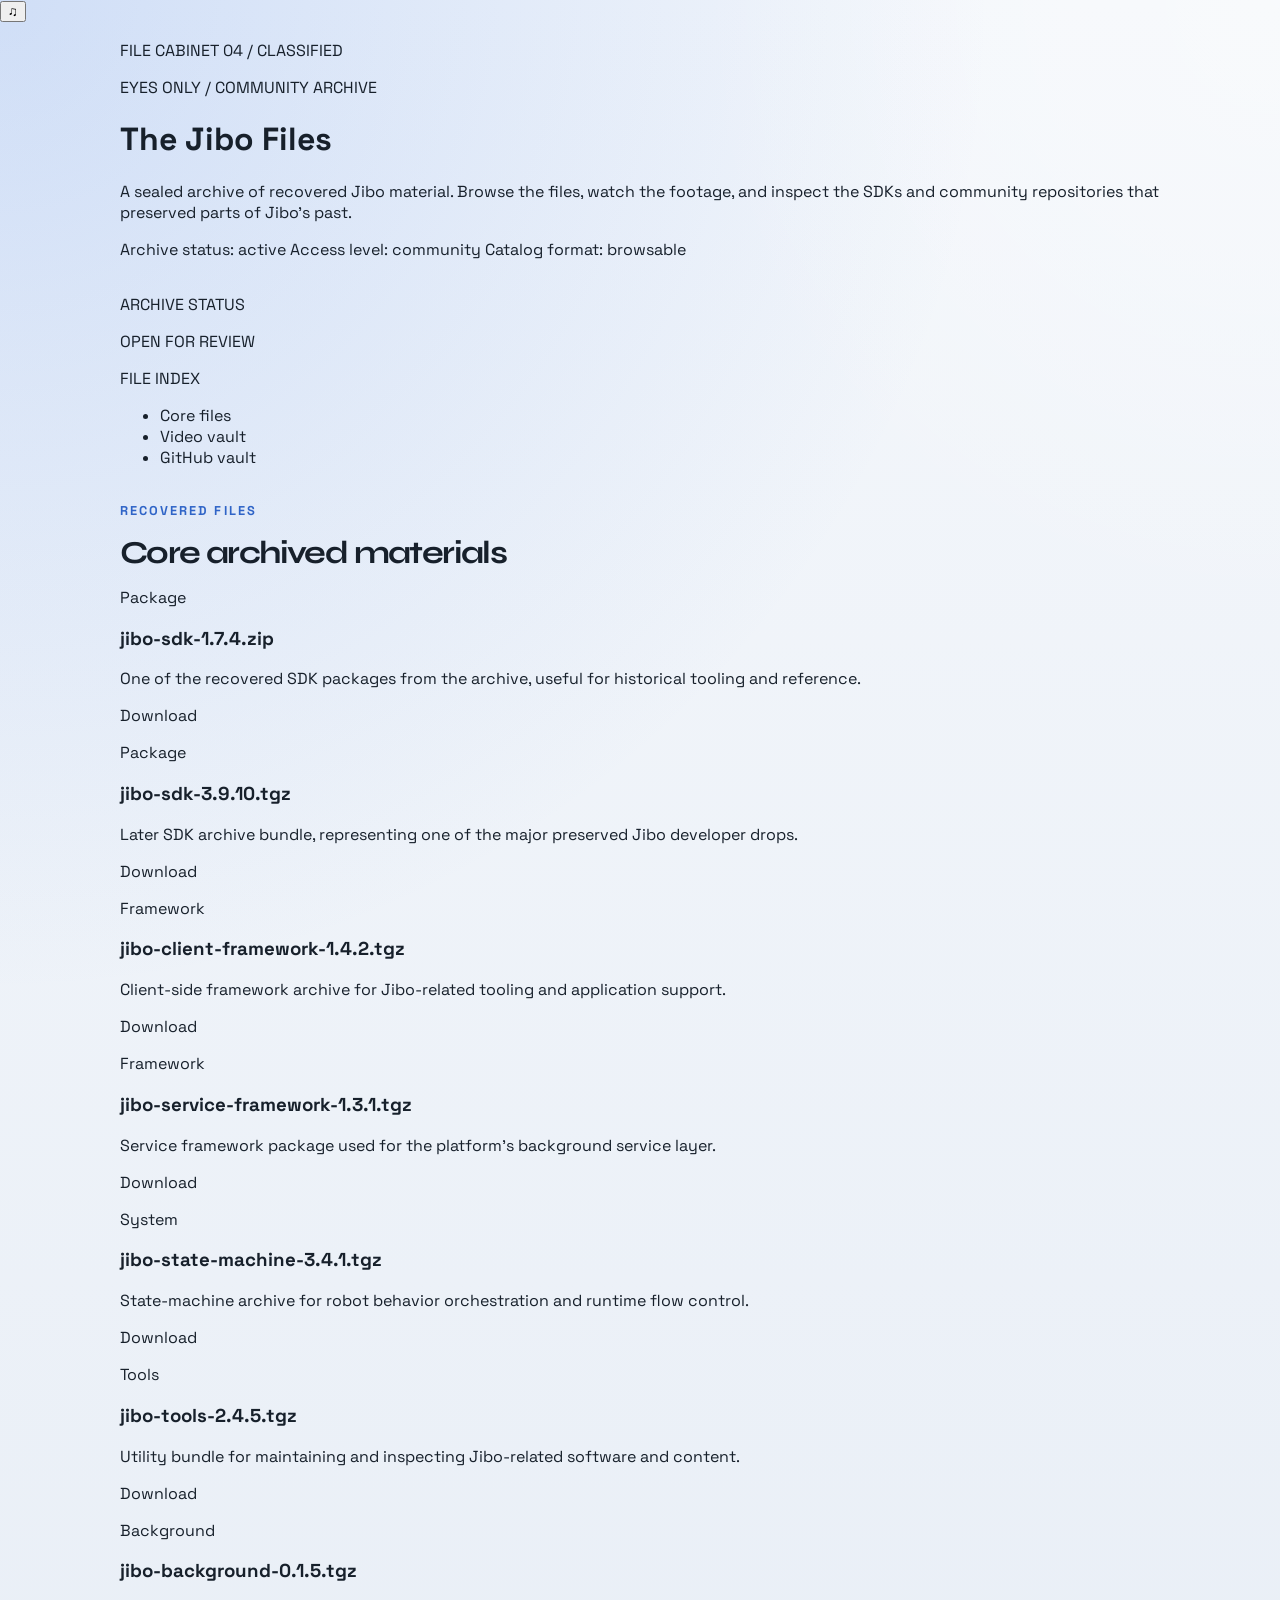
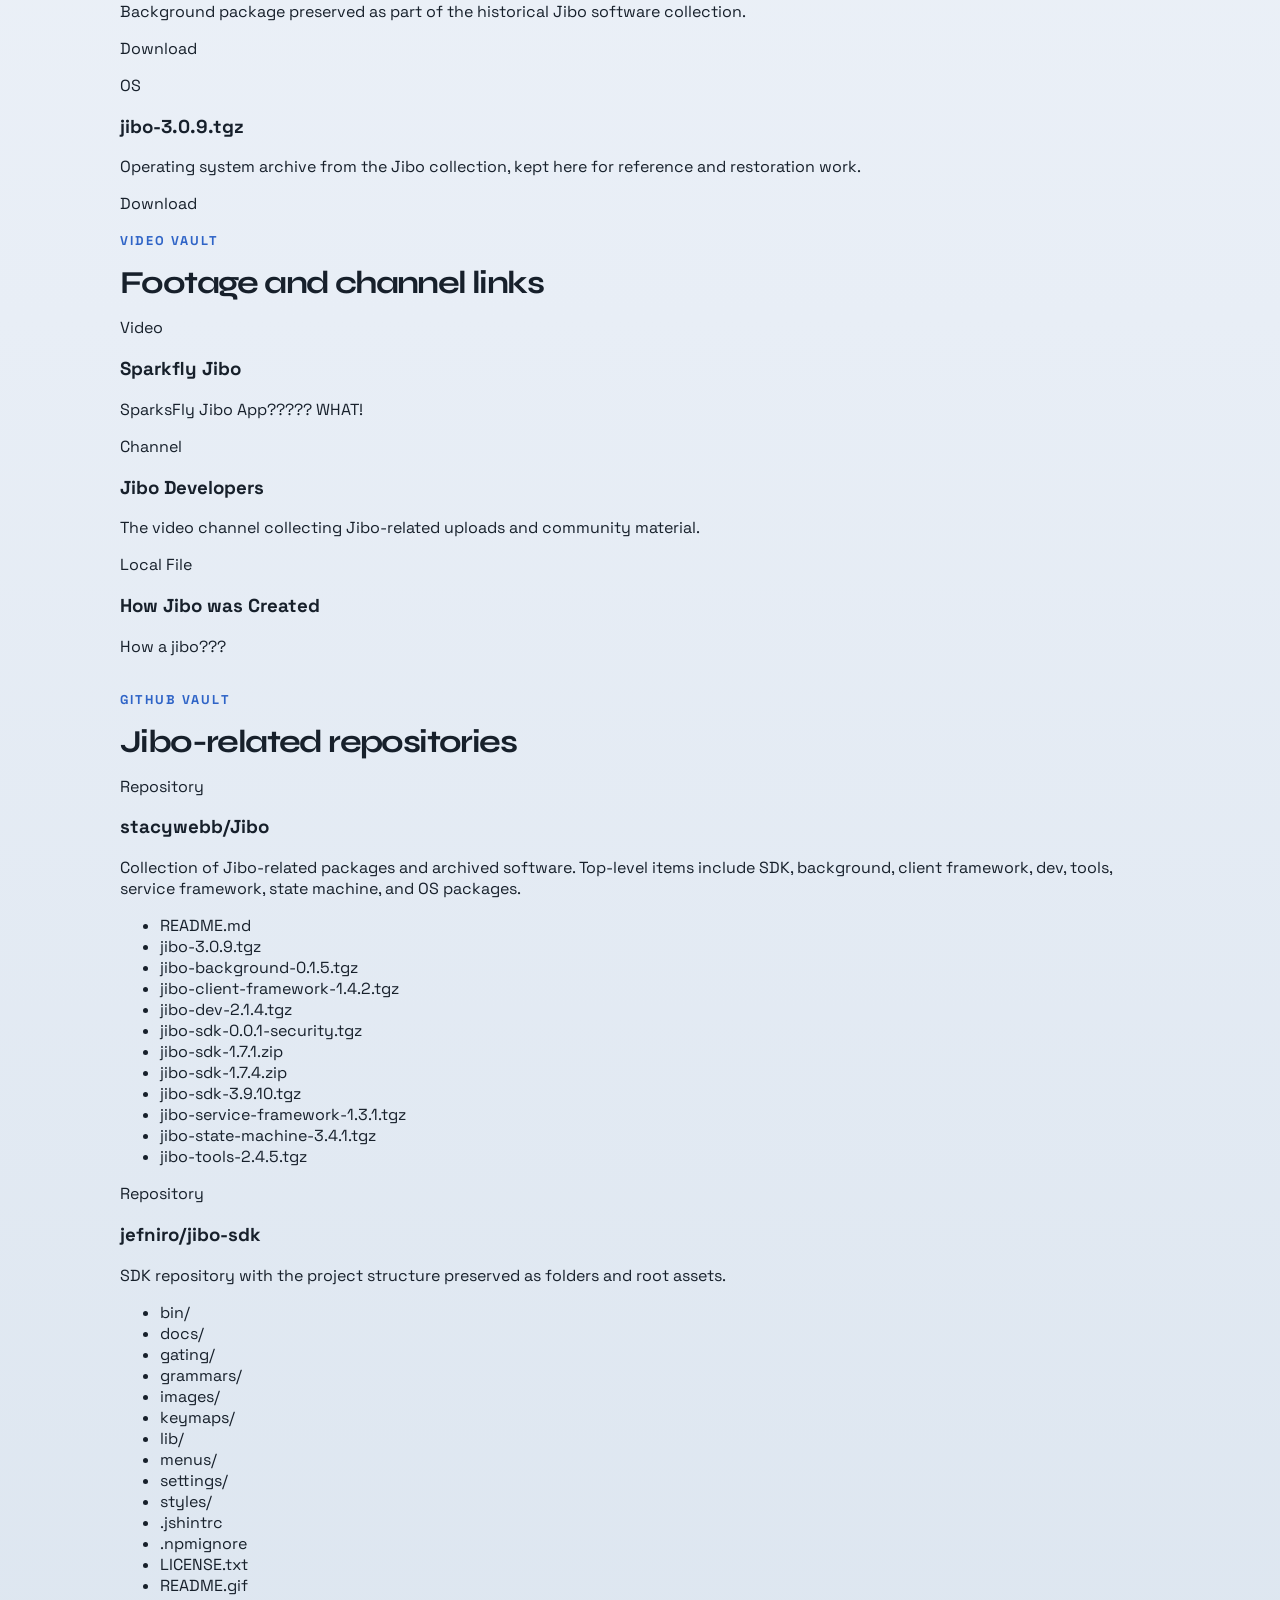
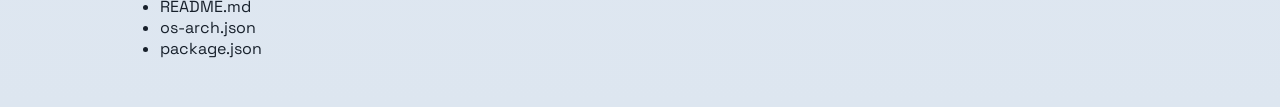
==== files.html @ d187364d "Update video and local file descriptions in files.html" ====
<!DOCTYPE html>
<html lang="en">
  <head>
    <meta charset="UTF-8" />
    <meta name="viewport" content="width=device-width, initial-scale=1.0" />
    <title>The Jibo Files</title>
    <meta
      name="description"
      content="A classified-style archive page for Jibo-related files, videos, SDKs, and historical material."
    />
    <link rel="icon" href="logo.svg" type="image/svg+xml" />
    <link rel="preconnect" href="https://fonts.googleapis.com" />
    <link rel="preconnect" href="https://fonts.gstatic.com" crossorigin />
    <link
      href="https://fonts.googleapis.com/css2?family=Space+Grotesk:wght@400;500;700&family=Syne:wght@600;700;800&display=swap"
      rel="stylesheet"
    />
    <link rel="stylesheet" href="styles.css" />
  </head>
  <body class="files-page" data-theme="default">
    <button class="music-toggle" id="music-toggle" type="button" aria-label="Play archive theme" aria-pressed="false">
      <span aria-hidden="true">♫</span>
    </button>
    <audio id="archive-theme" src="audio/Jibo-Files-Theme.mp3" preload="auto"></audio>

    <div class="page-shell page-shell--files">
      <header class="files-hero">
        <div class="files-hero__filetab">FILE CABINET 04 / CLASSIFIED</div>
        <p class="files-hero__stamp">EYES ONLY / COMMUNITY ARCHIVE</p>
        <h1>The Jibo Files</h1>
        <p class="files-hero__lede">
          A sealed archive of recovered Jibo material. Browse the files, watch the footage, and inspect the SDKs and
          community repositories that preserved parts of Jibo's past.
        </p>
        <div class="files-hero__meta">
          <span>Archive status: active</span>
          <span>Access level: community</span>
          <span>Catalog format: browsable</span>
        </div>
      </header>

      <main class="files-layout">
        <aside class="archive-side">
          <div class="archive-side__panel">
            <p class="archive-side__title">ARCHIVE STATUS</p>
            <p class="archive-side__value">OPEN FOR REVIEW</p>
            <div class="archive-side__redactions"></div>
          </div>
          <div class="archive-side__panel">
            <p class="archive-side__title">FILE INDEX</p>
            <ul>
              <li><a href="#core-files">Core files</a></li>
              <li><a href="#video-vault">Video vault</a></li>
              <li><a href="#github-vault">GitHub vault</a></li>
            </ul>
          </div>
        </aside>

        <section class="archive-panel">
          <div class="section-heading" id="core-files">
            <p class="eyebrow">Recovered Files</p>
            <h2>Core archived materials</h2>
          </div>
          <div class="file-grid">
            <article class="file-card">
              <p class="file-card__tag">Package</p>
              <h3>jibo-sdk-1.7.4.zip</h3>
              <p>One of the recovered SDK packages from the archive, useful for historical tooling and reference.</p>
              <a class="download-link" href="files/jibo-sdk-1.7.4.zip" download>Download</a>
            </article>
            <article class="file-card">
              <p class="file-card__tag">Package</p>
              <h3>jibo-sdk-3.9.10.tgz</h3>
              <p>Later SDK archive bundle, representing one of the major preserved Jibo developer drops.</p>
              <a class="download-link" href="files/jibo-sdk-3.9.10.tgz" download>Download</a>
            </article>
            <article class="file-card">
              <p class="file-card__tag">Framework</p>
              <h3>jibo-client-framework-1.4.2.tgz</h3>
              <p>Client-side framework archive for Jibo-related tooling and application support.</p>
              <a class="download-link" href="files/jibo-client-framework-1.4.2.tgz" download>Download</a>
            </article>
            <article class="file-card">
              <p class="file-card__tag">Framework</p>
              <h3>jibo-service-framework-1.3.1.tgz</h3>
              <p>Service framework package used for the platform's background service layer.</p>
              <a class="download-link" href="files/jibo-service-framework-1.3.1.tgz" download>Download</a>
            </article>
            <article class="file-card">
              <p class="file-card__tag">System</p>
              <h3>jibo-state-machine-3.4.1.tgz</h3>
              <p>State-machine archive for robot behavior orchestration and runtime flow control.</p>
              <a class="download-link" href="files/jibo-state-machine-3.4.1.tgz" download>Download</a>
            </article>
            <article class="file-card">
              <p class="file-card__tag">Tools</p>
              <h3>jibo-tools-2.4.5.tgz</h3>
              <p>Utility bundle for maintaining and inspecting Jibo-related software and content.</p>
              <a class="download-link" href="files/jibo-tools-2.4.5.tgz" download>Download</a>
            </article>
            <article class="file-card">
              <p class="file-card__tag">Background</p>
              <h3>jibo-background-0.1.5.tgz</h3>
              <p>Background package preserved as part of the historical Jibo software collection.</p>
              <a class="download-link" href="files/jibo-background-0.1.5.tgz" download>Download</a>
            </article>
            <article class="file-card">
              <p class="file-card__tag">OS</p>
              <h3>jibo-3.0.9.tgz</h3>
              <p>Operating system archive from the Jibo collection, kept here for reference and restoration work.</p>
              <a class="download-link" href="files/jibo-3.0.9.tgz" download>Download</a>
            </article>
          </div>
        </section>

        <section class="archive-panel" id="video-vault">
          <div class="section-heading">
            <p class="eyebrow">Video Vault</p>
            <h2>Footage and channel links</h2>
          </div>
          <div class="media-grid">
            <a class="media-card" href="https://www.youtube.com/watch?v=3lTh6t-7zAM&si=L79tLwbfULcDFrgR" target="_blank" rel="noreferrer">
              <p class="file-card__tag">Video</p>
              <h3>Sparkfly Jibo</h3>
              <p>SparksFly Jibo App????? WHAT!</p>
            </a>
            <a class="media-card" href="https://www.youtube.com/@jibodevelopers23?si=-PAE3tprzVUuyQvh" target="_blank" rel="noreferrer">
              <p class="file-card__tag">Channel</p>
              <h3>Jibo Developers</h3>
              <p>The video channel collecting Jibo-related uploads and community material.</p>
            </a>
            <a class="media-card" href="files/how-did-a-jibo (1).mp4" download>
              <p class="file-card__tag">Local File</p>
              <h3>How Jibo was Created</h3>
              <p>How a jibo???</p>
            </a>
          </div>
        </section>

        <section class="archive-panel" id="github-vault">
          <div class="section-heading">
            <p class="eyebrow">GitHub Vault</p>
            <h2>Jibo-related repositories</h2>
          </div>
          <div class="repo-grid">
            <article class="repo-card">
              <p class="file-card__tag">Repository</p>
              <h3>stacywebb/Jibo</h3>
              <p>Collection of Jibo-related packages and archived software. Top-level items include SDK, background, client framework, dev, tools, service framework, state machine, and OS packages.</p>
              <ul>
                <li>README.md</li>
                <li>jibo-3.0.9.tgz</li>
                <li>jibo-background-0.1.5.tgz</li>
                <li>jibo-client-framework-1.4.2.tgz</li>
                <li>jibo-dev-2.1.4.tgz</li>
                <li>jibo-sdk-0.0.1-security.tgz</li>
                <li>jibo-sdk-1.7.1.zip</li>
                <li>jibo-sdk-1.7.4.zip</li>
                <li>jibo-sdk-3.9.10.tgz</li>
                <li>jibo-service-framework-1.3.1.tgz</li>
                <li>jibo-state-machine-3.4.1.tgz</li>
                <li>jibo-tools-2.4.5.tgz</li>
              </ul>
            </article>
            <article class="repo-card">
              <p class="file-card__tag">Repository</p>
              <h3>jefniro/jibo-sdk</h3>
              <p>SDK repository with the project structure preserved as folders and root assets.</p>
              <ul>
                <li>bin/</li>
                <li>docs/</li>
                <li>gating/</li>
                <li>grammars/</li>
                <li>images/</li>
                <li>keymaps/</li>
                <li>lib/</li>
                <li>menus/</li>
                <li>settings/</li>
                <li>styles/</li>
                <li>.jshintrc</li>
                <li>.npmignore</li>
                <li>LICENSE.txt</li>
                <li>README.gif</li>
                <li>README.md</li>
                <li>os-arch.json</li>
                <li>package.json</li>
              </ul>
            </article>
          </div>
        </section>
      </main>
    </div>

    <script src="site-data.js"></script>
    <script src="app.js"></script>
  </body>
</html>
---- styles.css ----
:root {
  --bg: #f4f7fb;
  --bg-2: #e8eef6;
  --bg-3: #dde6f0;
  --panel: rgba(255, 255, 255, 0.82);
  --panel-strong: #1c2430;
  --text: #17202b;
  --muted: #596978;
  --line: rgba(23, 32, 43, 0.12);
  --accent: #4f87e8;
  --accent-deep: #2f64c7;
  --accent-soft: rgba(79, 135, 232, 0.14);
  --shadow: 0 18px 44px rgba(26, 41, 59, 0.1);
  --radius-lg: 24px;
  --radius-md: 16px;
  --radius-sm: 12px;
  --shell-width: min(1040px, calc(100% - 28px));
}

body[data-theme="default"] {
  --bg: #f4f7fb;
  --bg-2: #e8eef6;
  --bg-3: #dde6f0;
  --panel: rgba(255, 255, 255, 0.82);
  --panel-strong: #1c2430;
  --text: #17202b;
  --muted: #596978;
  --line: rgba(23, 32, 43, 0.12);
  --accent: #4f87e8;
  --accent-deep: #2f64c7;
  --accent-soft: rgba(79, 135, 232, 0.14);
  --shadow: 0 18px 44px rgba(26, 41, 59, 0.1);
}

body[data-theme="aero"] {
  --bg: #d9efff;
  --bg-2: #c7e6ff;
  --bg-3: #b6d7f2;
  --panel: rgba(250, 253, 255, 0.74);
  --panel-strong: #0d1724;
  --text: #102235;
  --muted: #5d7892;
  --line: rgba(92, 122, 160, 0.24);
  --accent: #5aafff;
  --accent-deep: #2e86dd;
  --accent-soft: rgba(90, 175, 255, 0.18);
  --shadow: 0 22px 55px rgba(48, 84, 123, 0.18);
}

body[data-theme="dark"] {
  --bg: #0b1220;
  --bg-2: #111a2c;
  --bg-3: #18253b;
  --panel: rgba(17, 25, 39, 0.88);
  --panel-strong: #0b1220;
  --text: #edf4ff;
  --muted: #a6bdd9;
  --line: rgba(168, 197, 255, 0.14);
  --accent: #62a0ff;
  --accent-deep: #8bc0ff;
  --accent-soft: rgba(98, 160, 255, 0.16);
  --shadow: 0 20px 50px rgba(0, 0, 0, 0.34);
}

* { box-sizing: border-box; }

html { scroll-behavior: smooth; }

body {
  margin: 0;
  min-height: 100vh;
  font-family: "Space Grotesk", sans-serif;
  color: var(--text);
  background:
    radial-gradient(circle at top left, rgba(79, 135, 232, 0.22), transparent 28%),
    radial-gradient(circle at top right, rgba(255, 255, 255, 0.38), transparent 18%),
    linear-gradient(180deg, var(--bg) 0%, var(--bg-2) 58%, var(--bg-3) 100%);
}

a { color: inherit; text-decoration: none; }
img { display: block; max-width: 100%; }

.page-shell {
  width: var(--shell-width);
  margin: 0 auto;
  padding: 18px 0 32px;
}

.theme-toggle {
  position: fixed;
  top: 16px;
  right: 16px;
  z-index: 50;
  display: grid;
  place-items: center;
  width: 46px;
  height: 46px;
  border: 1px solid var(--line);
  border-radius: 50%;
  background: rgba(255, 255, 255, 0.72);
  color: var(--text);
  box-shadow: var(--shadow);
  cursor: pointer;
}

.theme-menu {
  position: fixed;
  top: 68px;
  right: 16px;
  z-index: 49;
  display: grid;
  gap: 8px;
  min-width: 180px;
  padding: 10px;
  border: 1px solid var(--line);
  border-radius: 18px;
  background: rgba(255, 255, 255, 0.9);
  box-shadow: var(--shadow);
}

.theme-menu__item {
  border: 0;
  border-radius: 12px;
  padding: 10px 12px;
  background: var(--accent-soft);
  color: var(--text);
  font: inherit;
  font-weight: 700;
  text-align: left;
  cursor: pointer;
}

.topbar,
.panel,
.footer,
.hero__content {
  backdrop-filter: blur(14px);
}

.topbar {
  display: flex;
  align-items: center;
  justify-content: space-between;
  gap: 16px;
  margin-bottom: 16px;
  padding: 12px 16px;
  border: 1px solid rgba(255, 255, 255, 0.72);
  border-radius: 22px;
  background: rgba(255, 255, 255, 0.7);
  box-shadow: var(--shadow);
}

.brand,
.hero h1,
.section-heading h2,
.resource-card h3,
.feature-card h3,
.timeline-card h3 {
  font-family: "Syne", sans-serif;
}

.brand {
  display: inline-flex;
  align-items: center;
  gap: 10px;
  font-weight: 800;
  letter-spacing: -0.03em;
}

.brand__logo {
  width: 28px;
  height: 28px;
  flex: 0 0 auto;
}

.topbar__links {
  display: flex;
  flex-wrap: wrap;
  gap: 14px;
  color: var(--muted);
  font-size: 0.95rem;
}

.hero__content {
  display: grid;
  grid-template-columns: 1.1fr 0.92fr;
  gap: 20px;
  align-items: center;
  padding: 20px;
  border-radius: 24px;
  border: 1px solid rgba(255, 255, 255, 0.7);
  background: linear-gradient(135deg, rgba(255, 255, 255, 0.84), rgba(245, 249, 255, 0.58));
  box-shadow: var(--shadow);
}

.eyebrow {
  margin: 0 0 10px;
  font-size: 0.8rem;
  font-weight: 700;
  text-transform: uppercase;
  letter-spacing: 0.16em;
  color: var(--accent-deep);
}

.hero h1 {
  margin: 0;
  max-width: 12ch;
  font-size: clamp(2rem, 4.8vw, 3.8rem);
  line-height: 0.95;
  letter-spacing: -0.06em;
}

.hero__lede {
  max-width: 62ch;
  margin: 14px 0 0;
  font-size: 0.98rem;
  line-height: 1.65;
  color: var(--muted);
}

.hero__actions {
  display: flex;
  flex-wrap: wrap;
  gap: 12px;
  margin-top: 18px;
}

.button {
  display: inline-flex;
  align-items: center;
  justify-content: center;
  min-height: 42px;
  padding: 0 16px;
  border-radius: 999px;
  font-weight: 700;
  transition: transform 150ms ease, background 150ms ease, color 150ms ease;
}

.button:hover { transform: translateY(-1px); }
.button--primary { background: var(--accent); color: #fffaf5; }
.button--ghost { border: 1px solid var(--line); background: rgba(255, 255, 255, 0.55); }

.hero__visual { display: grid; gap: 16px; }

.hero-card {
  position: relative;
  overflow: hidden;
  border-radius: var(--radius-lg);
  border: 1px solid rgba(255, 255, 255, 0.72);
  box-shadow: var(--shadow);
}

.hero-card--image {
  min-height: 300px;
  background:
    radial-gradient(circle at 50% 0%, rgba(90, 175, 255, 0.36), transparent 34%),
    linear-gradient(180deg, #11325e, #08111f);
}

.hero-card--image img {
  width: 100%;
  height: 100%;
  object-fit: contain;
  padding: 18px;
}

.hero-card__glow {
  position: absolute;
  inset: auto 16% -14% 16%;
  height: 90px;
  border-radius: 50%;
  background: rgba(74, 141, 255, 0.42);
  filter: blur(34px);
}

.hero-card--status {
  padding: 20px;
  background: linear-gradient(145deg, rgba(19, 54, 96, 0.96), rgba(11, 19, 32, 0.98));
  color: #f5fbff;
}

.status-label {
  margin: 0;
  color: rgba(245, 251, 255, 0.72);
  text-transform: uppercase;
  letter-spacing: 0.14em;
  font-size: 0.76rem;
}

.progress-track {
  height: 14px;
  margin: 16px 0 14px;
  border-radius: 999px;
  background: rgba(255, 255, 255, 0.12);
  overflow: hidden;
}

.progress-fill {
  width: 0;
  height: 100%;
  border-radius: inherit;
  background: linear-gradient(90deg, #91c5ff, #4a8dff);
  transition: width 500ms ease;
}

.status-value { margin: 0; font-size: 1.7rem; font-weight: 700; }
.status-note { margin: 12px 0 0; color: rgba(245, 251, 255, 0.78); line-height: 1.6; }

main { display: grid; gap: 18px; margin-top: 18px; }

.panel {
  padding: 18px;
  border-radius: 22px;
  border: 1px solid rgba(255, 255, 255, 0.66);
  background: var(--panel);
  box-shadow: var(--shadow);
}

.section-heading {
  display: flex;
  flex-direction: column;
  gap: 8px;
  margin-bottom: 18px;
}

.section-heading h2 {
  margin: 0;
  font-size: clamp(1.3rem, 2.8vw, 2rem);
  line-height: 1;
  letter-spacing: -0.05em;
}

.updates-grid { display: grid; grid-template-columns: 0.9fr 1.1fr; gap: 16px; }

.feature-card,
.resource-card,
.timeline-card,
.helper-card {
  border: 1px solid var(--line);
  border-radius: var(--radius-md);
}

.feature-card {
  padding: 18px;
  background: linear-gradient(180deg, rgba(79, 135, 232, 0.1), rgba(255, 255, 255, 0.5)), #f8fbff;
}

.feature-card__label,
.resource-card__kicker,
.timeline-card__meta {
  margin: 0 0 10px;
  color: var(--accent-deep);
  font-size: 0.78rem;
  font-weight: 700;
  text-transform: uppercase;
  letter-spacing: 0.12em;
}

.feature-card h3,
.resource-card h3,
.timeline-card h3 {
  margin: 0 0 12px;
  font-size: 1.12rem;
  line-height: 1.08;
  letter-spacing: -0.04em;
}

.feature-card p:last-child,
.resource-card p:last-child,
.timeline-card p:last-child { margin-bottom: 0; }

.timeline { display: grid; gap: 14px; }

.timeline-card { padding: 16px; background: #f8fbff; }

.timeline-card__chips {
  display: flex;
  flex-wrap: wrap;
  gap: 8px;
  margin-bottom: 12px;
}

.chip {
  display: inline-flex;
  align-items: center;
  min-height: 28px;
  padding: 0 10px;
  border-radius: 999px;
  background: var(--accent-soft);
  color: var(--accent-deep);
  font-size: 0.78rem;
  font-weight: 700;
}

.timeline-card__authors { margin-top: 14px; color: var(--muted); font-size: 0.94rem; }

.resource-grid,
.helpers-grid {
  display: grid;
  gap: 14px;
}

.resource-grid { grid-template-columns: repeat(4, minmax(0, 1fr)); }

.resource-card {
  display: block;
  min-height: 100%;
  padding: 18px;
  background: linear-gradient(180deg, rgba(255, 255, 255, 0.9), rgba(240, 247, 255, 0.82));
  transition: transform 150ms ease, border-color 150ms ease;
}

.resource-card:hover,
.helper-card:hover {
  transform: translateY(-2px);
  border-color: rgba(79, 135, 232, 0.32);
}

.helpers-grid { grid-template-columns: repeat(4, minmax(0, 1fr)); }

.helper-card {
  padding: 16px;
  background: rgba(255, 255, 255, 0.74);
}

.helper-card__avatar {
  display: grid;
  place-items: center;
  width: 56px;
  height: 56px;
  margin-bottom: 16px;
  border-radius: 18px;
  background: linear-gradient(145deg, #18345e, #0a1323);
  color: #eef7ff;
  font-weight: 700;
}

.helper-card__avatar img {
  width: 100%;
  height: 100%;
  border-radius: inherit;
  object-fit: cover;
}

.helper-card h3 { margin: 0 0 6px; font-size: 1.05rem; }
.helper-card p { margin: 0; color: var(--muted); }

.footer {
  display: flex;
  justify-content: space-between;
  gap: 16px;
  margin-top: 18px;
  padding: 20px 22px;
  border-radius: 22px;
  border: 1px solid rgba(255, 255, 255, 0.66);
  background: rgba(16, 24, 40, 0.94);
  color: rgba(245, 251, 255, 0.92);
}

.footer p { margin: 0; }
.footer a { color: #9bc0ff; }
.footer-sep { margin: 0 8px; color: rgba(245, 251, 255, 0.38); }

@media (max-width: 980px) {
  .hero__content,
  .updates-grid,
  .resource-grid,
  .helpers-grid,
  .footer { grid-template-columns: 1fr; }

  .hero__content,
  .updates-grid { display: grid; }

  .resource-grid,
  .helpers-grid { grid-template-columns: repeat(2, minmax(0, 1fr)); }

  .footer { display: grid; }
}

@media (max-width: 640px) {
  .page-shell { width: min(100% - 16px, 1040px); padding-top: 12px; }
  .topbar { padding: 14px; border-radius: 20px; }
  .topbar,
  .topbar__links { flex-direction: column; align-items: flex-start; }
  .hero__content,
  .panel,
  .footer { padding: 14px; border-radius: 18px; }
  .hero h1 { max-width: none; font-size: clamp(1.9rem, 12vw, 3rem); }
  .resource-grid,
  .helpers-grid { grid-template-columns: 1fr; }
  .hero-card--image { min-height: 250px; }
}
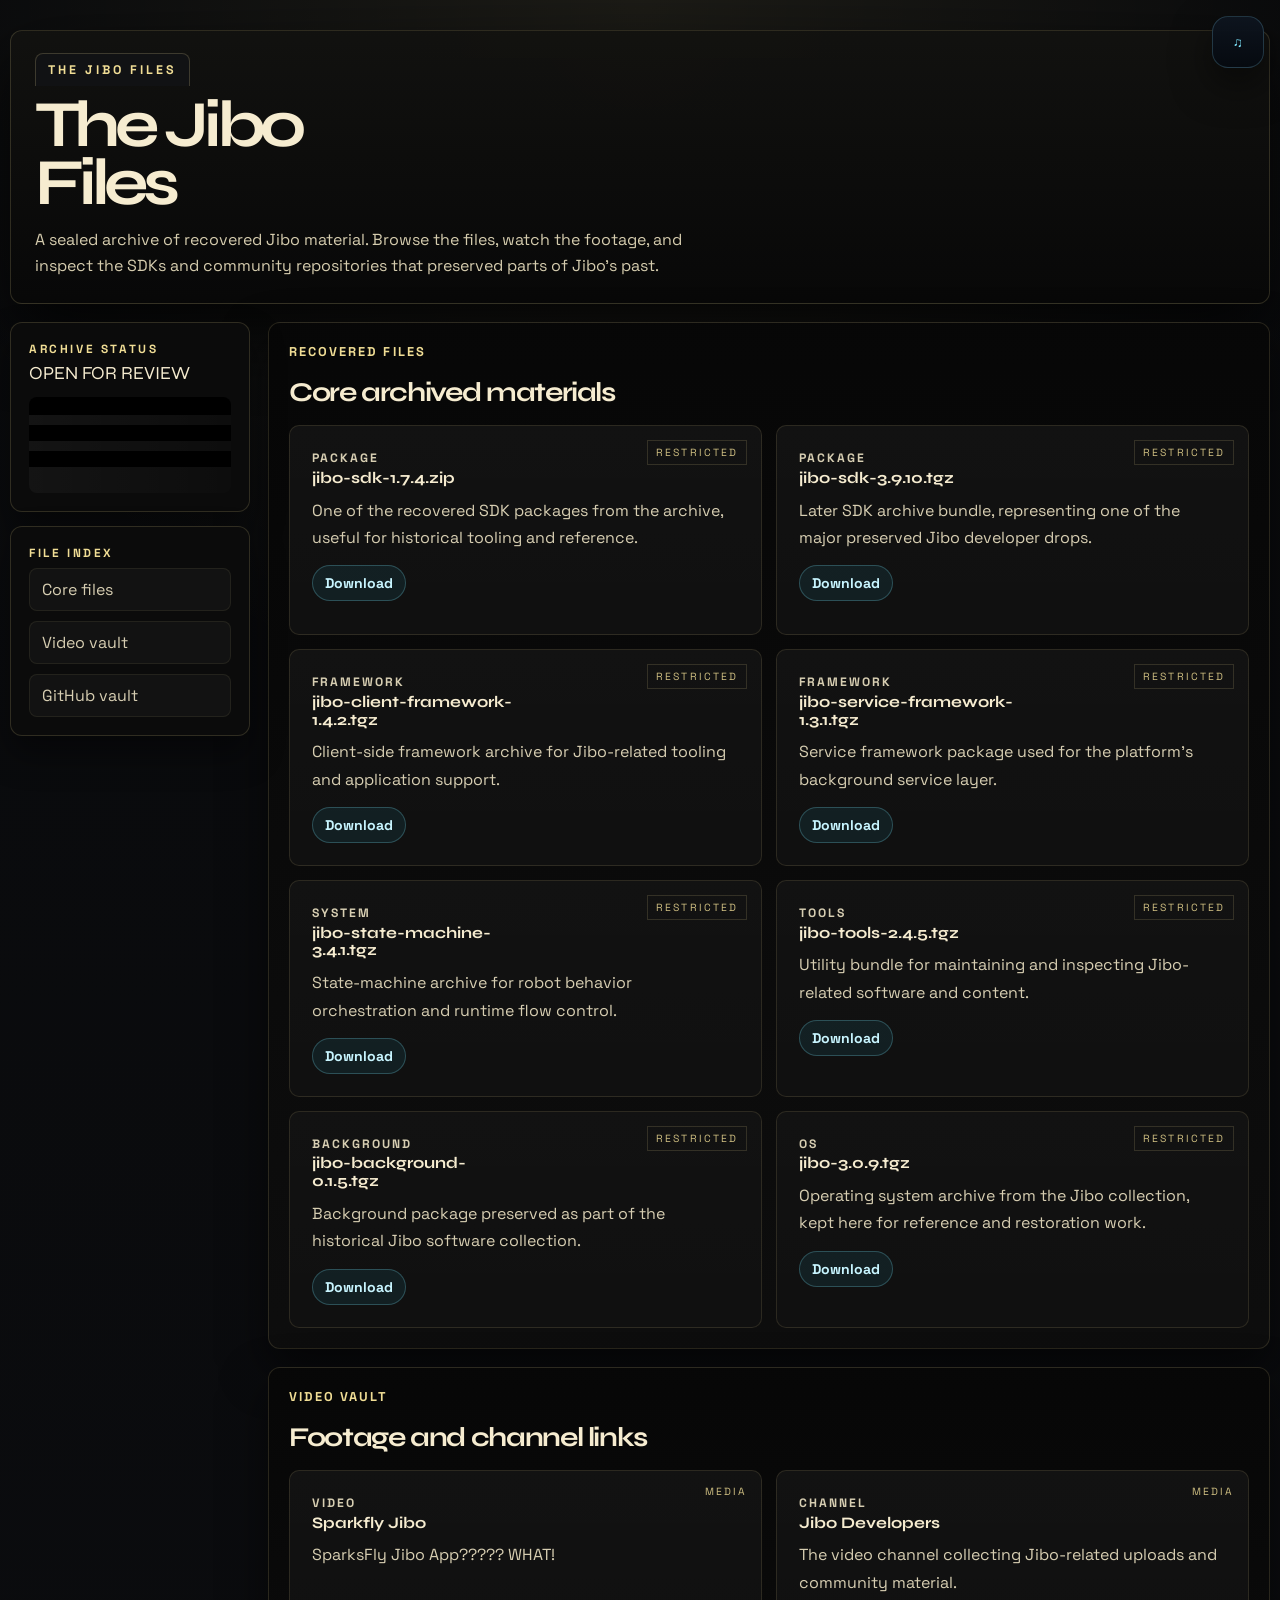
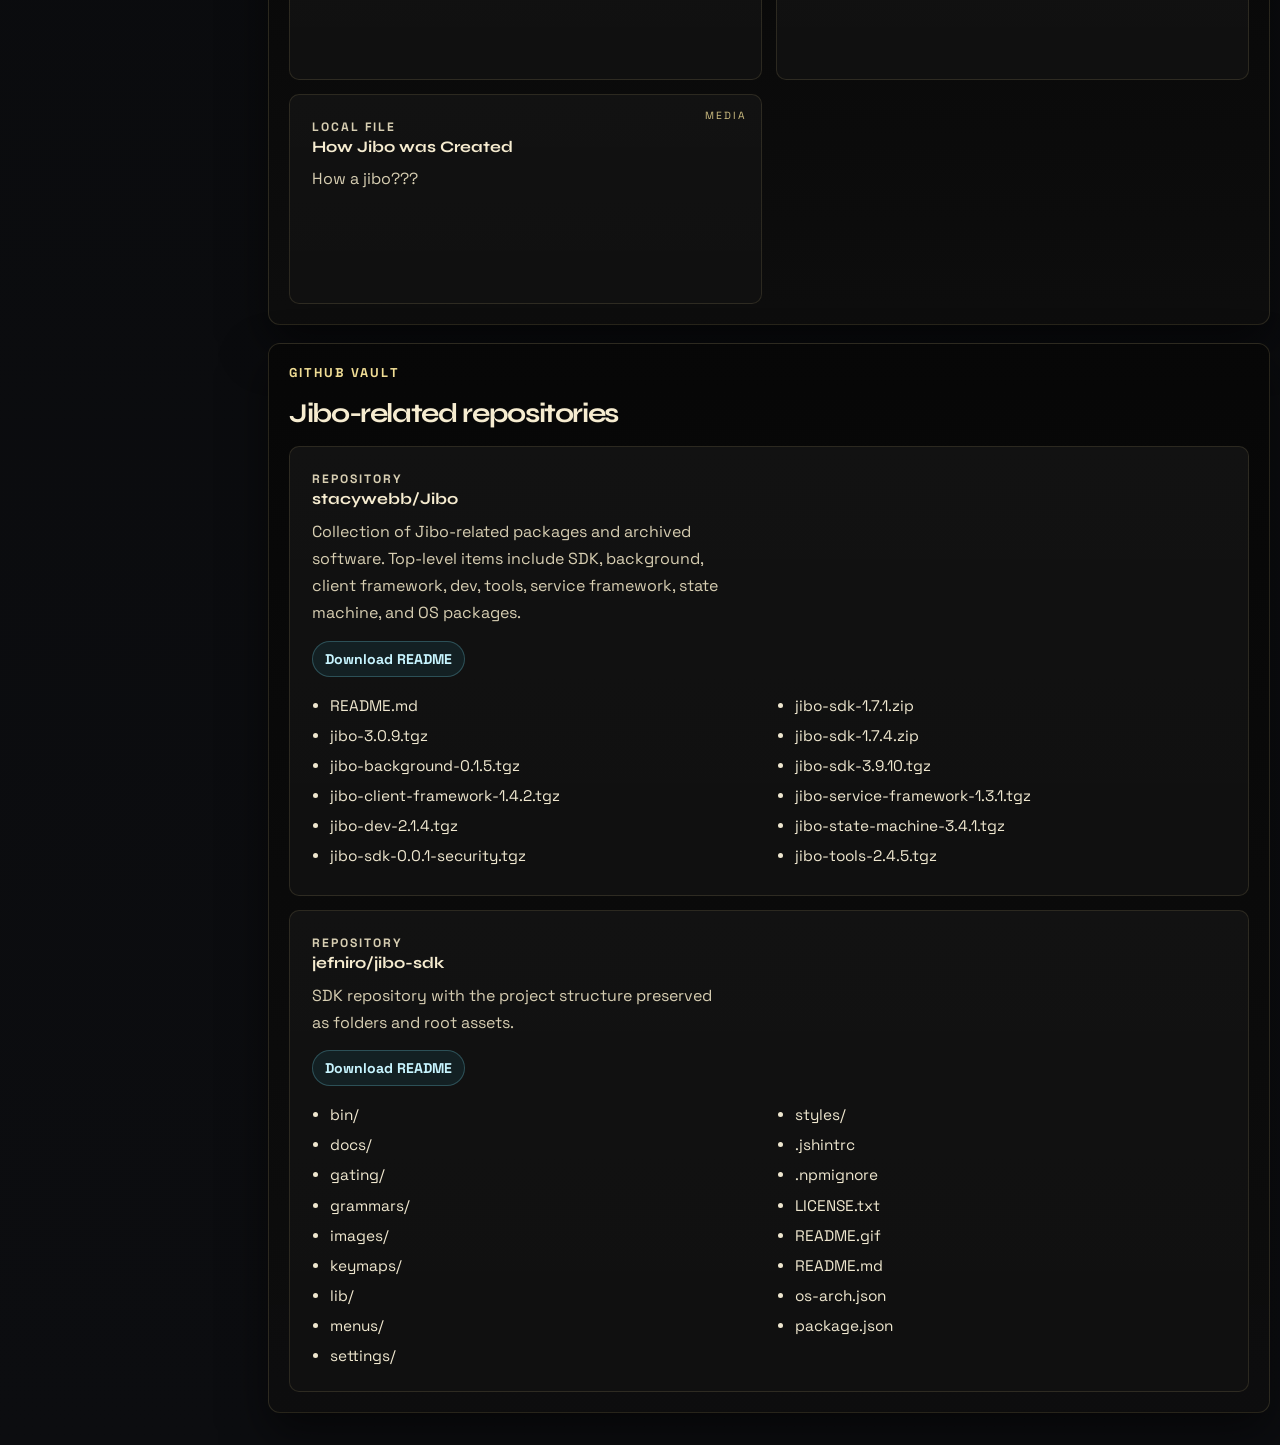
==== commit 8d1113a7: "Revived" ====
--- a/files.html
+++ b/files.html
@@ -25,18 +25,12 @@
 
     <div class="page-shell page-shell--files">
       <header class="files-hero">
-        <div class="files-hero__filetab">FILE CABINET 04 / CLASSIFIED</div>
-        <p class="files-hero__stamp">EYES ONLY / COMMUNITY ARCHIVE</p>
+        <div class="files-hero__filetab">THE JIBO FILES</div>
         <h1>The Jibo Files</h1>
         <p class="files-hero__lede">
           A sealed archive of recovered Jibo material. Browse the files, watch the footage, and inspect the SDKs and
           community repositories that preserved parts of Jibo's past.
         </p>
-        <div class="files-hero__meta">
-          <span>Archive status: active</span>
-          <span>Access level: community</span>
-          <span>Catalog format: browsable</span>
-        </div>
       </header>
 
       <main class="files-layout">
@@ -66,49 +60,49 @@
               <p class="file-card__tag">Package</p>
               <h3>jibo-sdk-1.7.4.zip</h3>
               <p>One of the recovered SDK packages from the archive, useful for historical tooling and reference.</p>
-              <a class="download-link" href="files/jibo-sdk-1.7.4.zip" download>Download</a>
+              <a class="download-link" href="files/jibo-archive/jibo-sdk-1.7.4.zip" download>Download</a>
             </article>
             <article class="file-card">
               <p class="file-card__tag">Package</p>
               <h3>jibo-sdk-3.9.10.tgz</h3>
               <p>Later SDK archive bundle, representing one of the major preserved Jibo developer drops.</p>
-              <a class="download-link" href="files/jibo-sdk-3.9.10.tgz" download>Download</a>
+              <a class="download-link" href="files/jibo-archive/jibo-sdk-3.9.10.tgz" download>Download</a>
             </article>
             <article class="file-card">
               <p class="file-card__tag">Framework</p>
               <h3>jibo-client-framework-1.4.2.tgz</h3>
               <p>Client-side framework archive for Jibo-related tooling and application support.</p>
-              <a class="download-link" href="files/jibo-client-framework-1.4.2.tgz" download>Download</a>
+              <a class="download-link" href="files/jibo-archive/jibo-client-framework-1.4.2.tgz" download>Download</a>
             </article>
             <article class="file-card">
               <p class="file-card__tag">Framework</p>
               <h3>jibo-service-framework-1.3.1.tgz</h3>
               <p>Service framework package used for the platform's background service layer.</p>
-              <a class="download-link" href="files/jibo-service-framework-1.3.1.tgz" download>Download</a>
+              <a class="download-link" href="files/jibo-archive/jibo-service-framework-1.3.1.tgz" download>Download</a>
             </article>
             <article class="file-card">
               <p class="file-card__tag">System</p>
               <h3>jibo-state-machine-3.4.1.tgz</h3>
               <p>State-machine archive for robot behavior orchestration and runtime flow control.</p>
-              <a class="download-link" href="files/jibo-state-machine-3.4.1.tgz" download>Download</a>
+              <a class="download-link" href="files/jibo-archive/jibo-state-machine-3.4.1.tgz" download>Download</a>
             </article>
             <article class="file-card">
               <p class="file-card__tag">Tools</p>
               <h3>jibo-tools-2.4.5.tgz</h3>
               <p>Utility bundle for maintaining and inspecting Jibo-related software and content.</p>
-              <a class="download-link" href="files/jibo-tools-2.4.5.tgz" download>Download</a>
+              <a class="download-link" href="files/jibo-archive/jibo-tools-2.4.5.tgz" download>Download</a>
             </article>
             <article class="file-card">
               <p class="file-card__tag">Background</p>
               <h3>jibo-background-0.1.5.tgz</h3>
               <p>Background package preserved as part of the historical Jibo software collection.</p>
-              <a class="download-link" href="files/jibo-background-0.1.5.tgz" download>Download</a>
+              <a class="download-link" href="files/jibo-archive/jibo-background-0.1.5.tgz" download>Download</a>
             </article>
             <article class="file-card">
               <p class="file-card__tag">OS</p>
               <h3>jibo-3.0.9.tgz</h3>
               <p>Operating system archive from the Jibo collection, kept here for reference and restoration work.</p>
-              <a class="download-link" href="files/jibo-3.0.9.tgz" download>Download</a>
+              <a class="download-link" href="files/jibo-archive/jibo-3.0.9.tgz" download>Download</a>
             </article>
           </div>
         </section>
@@ -147,6 +141,7 @@
               <p class="file-card__tag">Repository</p>
               <h3>stacywebb/Jibo</h3>
               <p>Collection of Jibo-related packages and archived software. Top-level items include SDK, background, client framework, dev, tools, service framework, state machine, and OS packages.</p>
+              <a class="download-link" href="files/jibo-archive/README.md" download>Download README</a>
               <ul>
                 <li>README.md</li>
                 <li>jibo-3.0.9.tgz</li>
@@ -166,6 +161,7 @@
               <p class="file-card__tag">Repository</p>
               <h3>jefniro/jibo-sdk</h3>
               <p>SDK repository with the project structure preserved as folders and root assets.</p>
+              <a class="download-link" href="files/jibo-sdk-repo/README.md" download>Download README</a>
               <ul>
                 <li>bin/</li>
                 <li>docs/</li>
@@ -192,6 +188,6 @@
     </div>
 
     <script src="site-data.js"></script>
-    <script src="app.js"></script>
+    <script src="app.js?v=2"></script>
   </body>
 </html>
--- a/styles.css
+++ b/styles.css
@@ -33,33 +33,19 @@
 }
 
 body[data-theme="aero"] {
-  --bg: #d9efff;
-  --bg-2: #c7e6ff;
-  --bg-3: #b6d7f2;
-  --panel: rgba(250, 253, 255, 0.74);
+  --bg: #d8ecff;
+  --bg-2: #c2e0ff;
+  --bg-3: #a9cbef;
+  --panel: rgba(243, 250, 255, 0.76);
   --panel-strong: #0d1724;
   --text: #102235;
-  --muted: #5d7892;
-  --line: rgba(92, 122, 160, 0.24);
-  --accent: #5aafff;
-  --accent-deep: #2e86dd;
-  --accent-soft: rgba(90, 175, 255, 0.18);
-  --shadow: 0 22px 55px rgba(48, 84, 123, 0.18);
-}
-
-body[data-theme="dark"] {
-  --bg: #0b1220;
-  --bg-2: #111a2c;
-  --bg-3: #18253b;
-  --panel: rgba(17, 25, 39, 0.88);
-  --panel-strong: #0b1220;
-  --text: #edf4ff;
-  --muted: #a6bdd9;
-  --line: rgba(168, 197, 255, 0.14);
-  --accent: #62a0ff;
-  --accent-deep: #8bc0ff;
-  --accent-soft: rgba(98, 160, 255, 0.16);
-  --shadow: 0 20px 50px rgba(0, 0, 0, 0.34);
+  --muted: #54708c;
+  --line: rgba(64, 99, 139, 0.32);
+  --accent: #1f78ff;
+  --accent-deep: #0b58d1;
+  --accent-soft: rgba(31, 120, 255, 0.16);
+  --shadow: 0 18px 38px rgba(34, 71, 112, 0.22);
+  --aero-sheen: linear-gradient(180deg, rgba(255, 255, 255, 0.82), rgba(255, 255, 255, 0.1));
 }
 
 * { box-sizing: border-box; }
@@ -74,6 +60,12 @@
   background:
     radial-gradient(circle at top left, rgba(79, 135, 232, 0.22), transparent 28%),
     radial-gradient(circle at top right, rgba(255, 255, 255, 0.38), transparent 18%),
+    linear-gradient(180deg, var(--bg) 0%, var(--bg-2) 58%, var(--bg-3) 100%);
+}
+
+body[data-theme="aero"] {
+  background:
+    url("aero-bg.svg") center center / cover no-repeat fixed,
     linear-gradient(180deg, var(--bg) 0%, var(--bg-2) 58%, var(--bg-3) 100%);
 }
 
@@ -103,6 +95,28 @@
   cursor: pointer;
 }
 
+.music-toggle {
+  position: fixed;
+  top: 16px;
+  right: 16px;
+  z-index: 50;
+  display: grid;
+  place-items: center;
+  width: 52px;
+  height: 52px;
+  border: 1px solid rgba(122, 198, 230, 0.22);
+  border-radius: 16px;
+  background: linear-gradient(180deg, rgba(14, 21, 31, 0.96), rgba(6, 10, 16, 0.98));
+  color: #7fe8ff;
+  box-shadow: 0 16px 38px rgba(0, 0, 0, 0.5);
+  cursor: pointer;
+}
+
+.music-toggle[aria-pressed="true"] {
+  background: linear-gradient(180deg, #12b9e5, #0582b6);
+  color: #fff;
+}
+
 .theme-menu {
   position: fixed;
   top: 68px;
@@ -150,6 +164,57 @@
   box-shadow: var(--shadow);
 }
 
+body[data-theme="aero"] .topbar,
+body[data-theme="aero"] .panel,
+body[data-theme="aero"] .hero__content,
+body[data-theme="aero"] .footer,
+body[data-theme="aero"] .hero-card--status,
+body[data-theme="aero"] .theme-menu,
+body[data-theme="aero"] .theme-toggle {
+  border-color: rgba(255, 255, 255, 0.72);
+  background-image: var(--aero-sheen);
+  box-shadow:
+    inset 0 1px 0 rgba(255, 255, 255, 0.85),
+    0 10px 24px rgba(34, 71, 112, 0.18);
+}
+
+body[data-theme="aero"] .topbar {
+  border-radius: 18px;
+  background-color: rgba(233, 244, 255, 0.82);
+}
+
+body[data-theme="aero"] .topbar__links a,
+body[data-theme="aero"] .footer a {
+  text-shadow: 0 1px 0 rgba(255, 255, 255, 0.55);
+}
+
+body[data-theme="aero"] .panel,
+body[data-theme="aero"] .hero__content {
+  background-color: rgba(236, 246, 255, 0.8);
+}
+
+body[data-theme="aero"] .footer {
+  background-color: rgba(18, 34, 55, 0.94);
+}
+
+body[data-theme="aero"] .theme-toggle {
+  width: 50px;
+  height: 50px;
+  border-radius: 14px;
+  color: #0a3e93;
+}
+
+body[data-theme="aero"] .theme-menu {
+  background-color: rgba(243, 250, 255, 0.92);
+  border-radius: 14px;
+}
+
+body[data-theme="aero"] .theme-menu__item {
+  background: linear-gradient(180deg, #fefefe, #cfe5ff);
+  border: 1px solid rgba(76, 118, 166, 0.3);
+  box-shadow: inset 0 1px 0 rgba(255, 255, 255, 0.9);
+}
+
 .brand,
 .hero h1,
 .section-heading h2,
@@ -240,6 +305,25 @@
 .button--primary { background: var(--accent); color: #fffaf5; }
 .button--ghost { border: 1px solid var(--line); background: rgba(255, 255, 255, 0.55); }
 
+body[data-theme="aero"] .button--primary,
+body[data-theme="aero"] .button--ghost {
+  border: 1px solid rgba(52, 102, 164, 0.34);
+  border-radius: 12px;
+  box-shadow:
+    inset 0 1px 0 rgba(255, 255, 255, 0.86),
+    0 1px 0 rgba(255, 255, 255, 0.4);
+}
+
+body[data-theme="aero"] .button--primary {
+  background: linear-gradient(180deg, #8dc2ff 0%, #4f8ff4 48%, #1f6fe9 49%, #1d61d6 100%);
+  color: #f8fcff;
+}
+
+body[data-theme="aero"] .button--ghost {
+  background: linear-gradient(180deg, #fdfefe 0%, #dcecff 100%);
+  color: #163658;
+}
+
 .hero__visual { display: grid; gap: 16px; }
 
 .hero-card {
@@ -279,6 +363,12 @@
   color: #f5fbff;
 }
 
+body[data-theme="aero"] .hero-card--status {
+  background:
+    radial-gradient(circle at top, rgba(255, 255, 255, 0.28), transparent 38%),
+    linear-gradient(180deg, #4d86cb 0%, #2b5f9a 45%, #17395f 100%);
+}
+
 .status-label {
   margin: 0;
   color: rgba(245, 251, 255, 0.72);
@@ -303,6 +393,17 @@
   transition: width 500ms ease;
 }
 
+body[data-theme="aero"] .progress-track {
+  height: 18px;
+  background: linear-gradient(180deg, rgba(4, 28, 55, 0.18), rgba(255, 255, 255, 0.34));
+  border: 1px solid rgba(255, 255, 255, 0.6);
+  box-shadow: inset 0 2px 5px rgba(0, 0, 0, 0.18);
+}
+
+body[data-theme="aero"] .progress-fill {
+  background: linear-gradient(180deg, #f9ffb6 0%, #9ae64f 45%, #65c820 46%, #3b9f12 100%);
+}
+
 .status-value { margin: 0; font-size: 1.7rem; font-weight: 700; }
 .status-note { margin: 12px 0 0; color: rgba(245, 251, 255, 0.78); line-height: 1.6; }
 
@@ -343,6 +444,31 @@
 .feature-card {
   padding: 18px;
   background: linear-gradient(180deg, rgba(79, 135, 232, 0.1), rgba(255, 255, 255, 0.5)), #f8fbff;
+}
+
+body[data-theme="aero"] .feature-card,
+body[data-theme="aero"] .resource-card,
+body[data-theme="aero"] .timeline-card,
+body[data-theme="aero"] .helper-card {
+  border-radius: 12px;
+  background-image: linear-gradient(180deg, rgba(255, 255, 255, 0.78), rgba(211, 231, 250, 0.56));
+  box-shadow: inset 0 1px 0 rgba(255, 255, 255, 0.85);
+}
+
+body[data-theme="aero"] .feature-card {
+  background: linear-gradient(180deg, rgba(255, 255, 255, 0.88), rgba(204, 226, 247, 0.76));
+}
+
+body[data-theme="aero"] .resource-card {
+  background: linear-gradient(180deg, rgba(255, 255, 255, 0.94), rgba(206, 226, 247, 0.86));
+}
+
+body[data-theme="aero"] .timeline-card {
+  background: linear-gradient(180deg, rgba(255, 255, 255, 0.84), rgba(215, 233, 248, 0.72));
+}
+
+body[data-theme="aero"] .helper-card {
+  background: linear-gradient(180deg, rgba(255, 255, 255, 0.92), rgba(208, 228, 248, 0.76));
 }
 
 .feature-card__label,
@@ -354,6 +480,12 @@
   font-weight: 700;
   text-transform: uppercase;
   letter-spacing: 0.12em;
+}
+
+body[data-theme="aero"] .feature-card__label,
+body[data-theme="aero"] .resource-card__kicker,
+body[data-theme="aero"] .timeline-card__meta {
+  color: #0d56c0;
 }
 
 .feature-card h3,
@@ -392,6 +524,12 @@
   font-weight: 700;
 }
 
+body[data-theme="aero"] .chip {
+  background: linear-gradient(180deg, #f9fbff, #c8ddf8);
+  color: #114d9a;
+  border: 1px solid rgba(94, 134, 179, 0.24);
+}
+
 .timeline-card__authors { margin-top: 14px; color: var(--muted); font-size: 0.94rem; }
 
 .resource-grid,
@@ -435,6 +573,14 @@
   font-weight: 700;
 }
 
+body[data-theme="aero"] .helper-card__avatar {
+  background:
+    radial-gradient(circle at top, rgba(255, 255, 255, 0.75), transparent 38%),
+    linear-gradient(180deg, #8ec2ff 0%, #5b9df1 45%, #3b74d0 100%);
+  border: 1px solid rgba(87, 128, 175, 0.3);
+  color: #fff;
+}
+
 .helper-card__avatar img {
   width: 100%;
   height: 100%;
@@ -457,9 +603,445 @@
   color: rgba(245, 251, 255, 0.92);
 }
 
+body[data-theme="aero"] .footer {
+  background:
+    linear-gradient(180deg, rgba(54, 91, 137, 0.96), rgba(20, 43, 72, 0.98)),
+    rgba(16, 24, 40, 0.94);
+}
+
 .footer p { margin: 0; }
 .footer a { color: #9bc0ff; }
 .footer-sep { margin: 0 8px; color: rgba(245, 251, 255, 0.38); }
+
+.files-page {
+  --bg: #0a0b0c;
+  --bg-2: #0c0d10;
+  --bg-3: #111214;
+  --panel: rgba(8, 9, 12, 0.92);
+  --panel-strong: #f1e5b8;
+  --text: #efe7cf;
+  --muted: #b9ad8a;
+  --line: rgba(229, 214, 168, 0.18);
+  --accent: #e0c36a;
+  --accent-deep: #f0dd95;
+  --accent-soft: rgba(224, 195, 106, 0.12);
+  --shadow: 0 24px 60px rgba(0, 0, 0, 0.68);
+  background:
+    radial-gradient(circle at top, rgba(255, 231, 141, 0.08), transparent 24%),
+    linear-gradient(180deg, #090a0c 0%, #0c0d10 100%);
+}
+
+.files-page .theme-toggle,
+.files-page .theme-menu {
+  display: none;
+}
+
+.files-page .eyebrow,
+.files-page .files-hero__stamp,
+.files-page .files-hero__filetab,
+.files-page .archive-side__title,
+.files-page .file-card__tag {
+  text-shadow: none;
+}
+
+.files-page .section-heading {
+  margin-bottom: 14px;
+}
+
+.files-page .section-heading h2 {
+  font-size: clamp(1.2rem, 2.4vw, 1.7rem);
+  line-height: 1.08;
+  color: #f6ecd0;
+}
+
+.files-page .eyebrow,
+.files-page .file-card__tag,
+.files-page .archive-side__title {
+  color: #f0dd95;
+}
+
+.files-page .archive-panel .section-heading h2,
+.files-page .archive-side__value,
+.files-page .file-card h3,
+.files-page .media-card h3,
+.files-page .repo-card h3 {
+  color: #f6ecd0;
+}
+
+.files-page .archive-panel .section-heading h2 {
+  margin-top: 0;
+  margin-bottom: 4px;
+}
+
+.files-page .file-card h3,
+.files-page .media-card h3,
+.files-page .repo-card h3 {
+  font-size: 1rem;
+  max-width: 18ch;
+}
+
+.files-page .file-card p,
+.files-page .media-card p,
+.files-page .repo-card p,
+.files-page .archive-side li a {
+  color: #d7ceb2;
+}
+
+.files-page .archive-side__panel,
+.files-page .archive-panel {
+  backdrop-filter: none;
+}
+
+.files-page .file-card::after,
+.files-page .media-card::before {
+  opacity: 0.85;
+}
+
+.files-page .page-shell {
+  padding-top: 12px;
+}
+
+.page-shell--files {
+  width: min(1280px, calc(100% - 20px));
+}
+
+.files-hero {
+  margin: 18px 0 18px;
+  padding: 22px 24px 24px;
+  border-radius: 12px;
+  border: 1px solid rgba(240, 221, 149, 0.16);
+  background:
+    linear-gradient(180deg, rgba(18, 18, 16, 0.96), rgba(8, 8, 8, 0.98)),
+    repeating-linear-gradient(
+      90deg,
+      rgba(255, 255, 255, 0.02) 0,
+      rgba(255, 255, 255, 0.02) 2px,
+      transparent 2px,
+      transparent 18px
+    );
+  box-shadow: 0 28px 70px rgba(0, 0, 0, 0.72);
+}
+
+.files-hero__filetab {
+  display: inline-flex;
+  align-items: center;
+  padding: 8px 12px;
+  margin-bottom: 10px;
+  border: 1px solid rgba(240, 221, 149, 0.2);
+  border-bottom: 0;
+  border-radius: 8px 8px 0 0;
+  background: #111214;
+  color: #f0dd95;
+  font-size: 0.78rem;
+  font-weight: 700;
+  letter-spacing: 0.24em;
+  text-transform: uppercase;
+}
+
+.files-hero__stamp {
+  margin: 0 0 12px;
+  color: #f0dd95;
+  font-size: 0.7rem;
+  font-weight: 700;
+  text-transform: uppercase;
+  letter-spacing: 0.28em;
+}
+
+.files-hero h1 {
+  margin: 0;
+  max-width: 8ch;
+  font-family: "Syne", sans-serif;
+  font-size: clamp(2.4rem, 6vw, 4.1rem);
+  line-height: 0.88;
+  letter-spacing: -0.08em;
+  color: #f6ecd0;
+}
+
+.files-hero__lede {
+  max-width: 70ch;
+  margin: 16px 0 0;
+  color: #d5ccae;
+  line-height: 1.6;
+  font-size: 1rem;
+}
+
+.files-hero__meta {
+  display: flex;
+  flex-wrap: wrap;
+  gap: 10px;
+  margin-top: 18px;
+}
+
+.files-hero__meta span {
+  padding: 8px 12px;
+  border: 1px solid rgba(240, 221, 149, 0.18);
+  border-radius: 999px;
+  background: rgba(255, 255, 255, 0.03);
+  color: #efe7cf;
+  font-size: 0.88rem;
+}
+
+.files-layout {
+  display: grid;
+  grid-template-columns: minmax(0, 1fr);
+  gap: 18px;
+  align-items: start;
+}
+
+.archive-side {
+  display: grid;
+  grid-template-columns: repeat(3, minmax(0, 1fr));
+  gap: 14px;
+}
+
+.archive-side__panel {
+  padding: 18px;
+  border: 1px solid rgba(240, 221, 149, 0.16);
+  border-radius: 12px;
+  background: rgba(12, 12, 12, 0.94);
+  box-shadow: 0 18px 34px rgba(0, 0, 0, 0.4);
+}
+
+.archive-side__title {
+  margin: 0 0 8px;
+  color: #f0dd95;
+  font-size: 0.74rem;
+  font-weight: 700;
+  letter-spacing: 0.22em;
+  text-transform: uppercase;
+}
+
+.archive-side__value {
+  margin: 0;
+  font-family: "Syne", sans-serif;
+  font-size: 1.15rem;
+  line-height: 1.05;
+}
+
+.archive-side__redactions {
+  margin-top: 14px;
+  height: 96px;
+  border-radius: 8px;
+  background:
+    linear-gradient(180deg, #000 0 18px, transparent 18px 28px, #000 28px 44px, transparent 44px 54px, #000 54px 70px, transparent 70px 96px),
+    linear-gradient(90deg, rgba(255, 255, 255, 0.04), rgba(255, 255, 255, 0.01));
+}
+
+.archive-side ul {
+  list-style: none;
+  padding: 0;
+  margin: 0;
+  display: grid;
+  gap: 10px;
+}
+
+.archive-side li a {
+  display: block;
+  padding: 10px 12px;
+  border-radius: 8px;
+  background: rgba(255, 255, 255, 0.03);
+  border: 1px solid rgba(240, 221, 149, 0.08);
+  color: #efe7cf;
+}
+
+.archive-panel {
+  padding: 20px;
+  border-radius: 12px;
+  border: 1px solid rgba(240, 221, 149, 0.14);
+  background:
+    linear-gradient(180deg, rgba(7, 7, 7, 0.96), rgba(14, 14, 14, 0.94)),
+    repeating-linear-gradient(180deg, rgba(255, 255, 255, 0.02) 0 1px, transparent 1px 28px);
+  box-shadow: 0 20px 46px rgba(0, 0, 0, 0.5);
+}
+
+.file-grid,
+.media-grid,
+.repo-grid {
+  display: grid;
+  gap: 14px;
+}
+
+.file-grid {
+  grid-template-columns: repeat(2, minmax(0, 1fr));
+}
+
+.media-grid {
+  grid-template-columns: repeat(2, minmax(0, 1fr));
+}
+
+.repo-grid {
+  grid-template-columns: 1fr;
+}
+
+.file-card,
+.media-card,
+.repo-card {
+  padding: 22px;
+  border-radius: 10px;
+  border: 1px solid rgba(240, 221, 149, 0.12);
+  background:
+    linear-gradient(180deg, rgba(255, 255, 255, 0.02), rgba(255, 255, 255, 0.01)),
+    #0d0d0d;
+  min-height: 210px;
+}
+
+.download-link {
+  display: inline-flex;
+  align-items: center;
+  margin-top: 14px;
+  padding: 8px 12px;
+  border-radius: 999px;
+  border: 1px solid rgba(127, 232, 255, 0.24);
+  background: rgba(54, 215, 255, 0.08);
+  color: #c8f5ff;
+  font-size: 0.88rem;
+  font-weight: 700;
+}
+
+.download-link:hover {
+  background: rgba(54, 215, 255, 0.16);
+}
+
+.file-card__tag {
+  margin: 0 0 10px;
+  color: #f0dd95;
+  font-size: 0.76rem;
+  font-weight: 700;
+  text-transform: uppercase;
+  letter-spacing: 0.16em;
+}
+
+.file-card h3,
+.media-card h3,
+.repo-card h3 {
+  margin: 0 0 10px;
+  font-family: "Syne", sans-serif;
+  font-size: 1.08rem;
+  line-height: 1.12;
+}
+
+.file-card p,
+.media-card p,
+.repo-card p {
+  margin: 0;
+  color: #c8c0a7;
+  line-height: 1.7;
+  max-width: 42ch;
+}
+
+.repo-card ul {
+  margin: 16px 0 0;
+  padding-left: 18px;
+  color: #efe7cf;
+  line-height: 1.7;
+  columns: 2;
+  column-gap: 34px;
+  font-size: 0.96rem;
+}
+
+.file-card {
+  position: relative;
+}
+
+.file-card::after {
+  content: "RESTRICTED";
+  position: absolute;
+  top: 14px;
+  right: 14px;
+  padding: 5px 8px;
+  border: 1px solid rgba(240, 221, 149, 0.18);
+  color: #f0dd95;
+  font-size: 0.65rem;
+  letter-spacing: 0.2em;
+  text-transform: uppercase;
+  opacity: 0.72;
+}
+
+.media-card {
+  position: relative;
+}
+
+.media-card::before {
+  content: "MEDIA";
+  position: absolute;
+  top: 14px;
+  right: 14px;
+  color: #f0dd95;
+  font-size: 0.65rem;
+  letter-spacing: 0.2em;
+  text-transform: uppercase;
+  opacity: 0.72;
+}
+
+.repo-card li {
+  margin: 0 0 4px;
+}
+
+@media (max-width: 980px) {
+  .files-layout {
+    grid-template-columns: 1fr;
+  }
+
+  .archive-side {
+    grid-template-columns: 1fr;
+  }
+
+  .file-grid,
+  .media-grid,
+  .repo-grid {
+    grid-template-columns: 1fr 1fr;
+  }
+
+  .repo-card ul {
+    columns: 1;
+  }
+}
+
+@media (min-width: 1200px) {
+  .files-layout {
+    grid-template-columns: minmax(0, 240px) minmax(0, 1fr);
+  }
+
+  .archive-side {
+    grid-template-columns: 1fr;
+    position: sticky;
+    top: 18px;
+  }
+
+  .archive-panel:first-of-type {
+    grid-column: 2;
+  }
+
+  .archive-panel:nth-of-type(2) {
+    grid-column: 2;
+  }
+
+  .archive-panel:nth-of-type(3) {
+    grid-column: 2;
+  }
+}
+
+@media (max-width: 640px) {
+  .files-hero,
+  .archive-panel {
+    padding: 18px;
+    border-radius: 10px;
+  }
+
+  .file-grid,
+  .media-grid,
+  .repo-grid {
+    grid-template-columns: 1fr;
+  }
+
+  .repo-card ul {
+    columns: 1;
+  }
+
+  .files-hero h1 {
+    font-size: clamp(2.2rem, 12vw, 3.4rem);
+  }
+}
 
 @media (max-width: 980px) {
   .hero__content,
